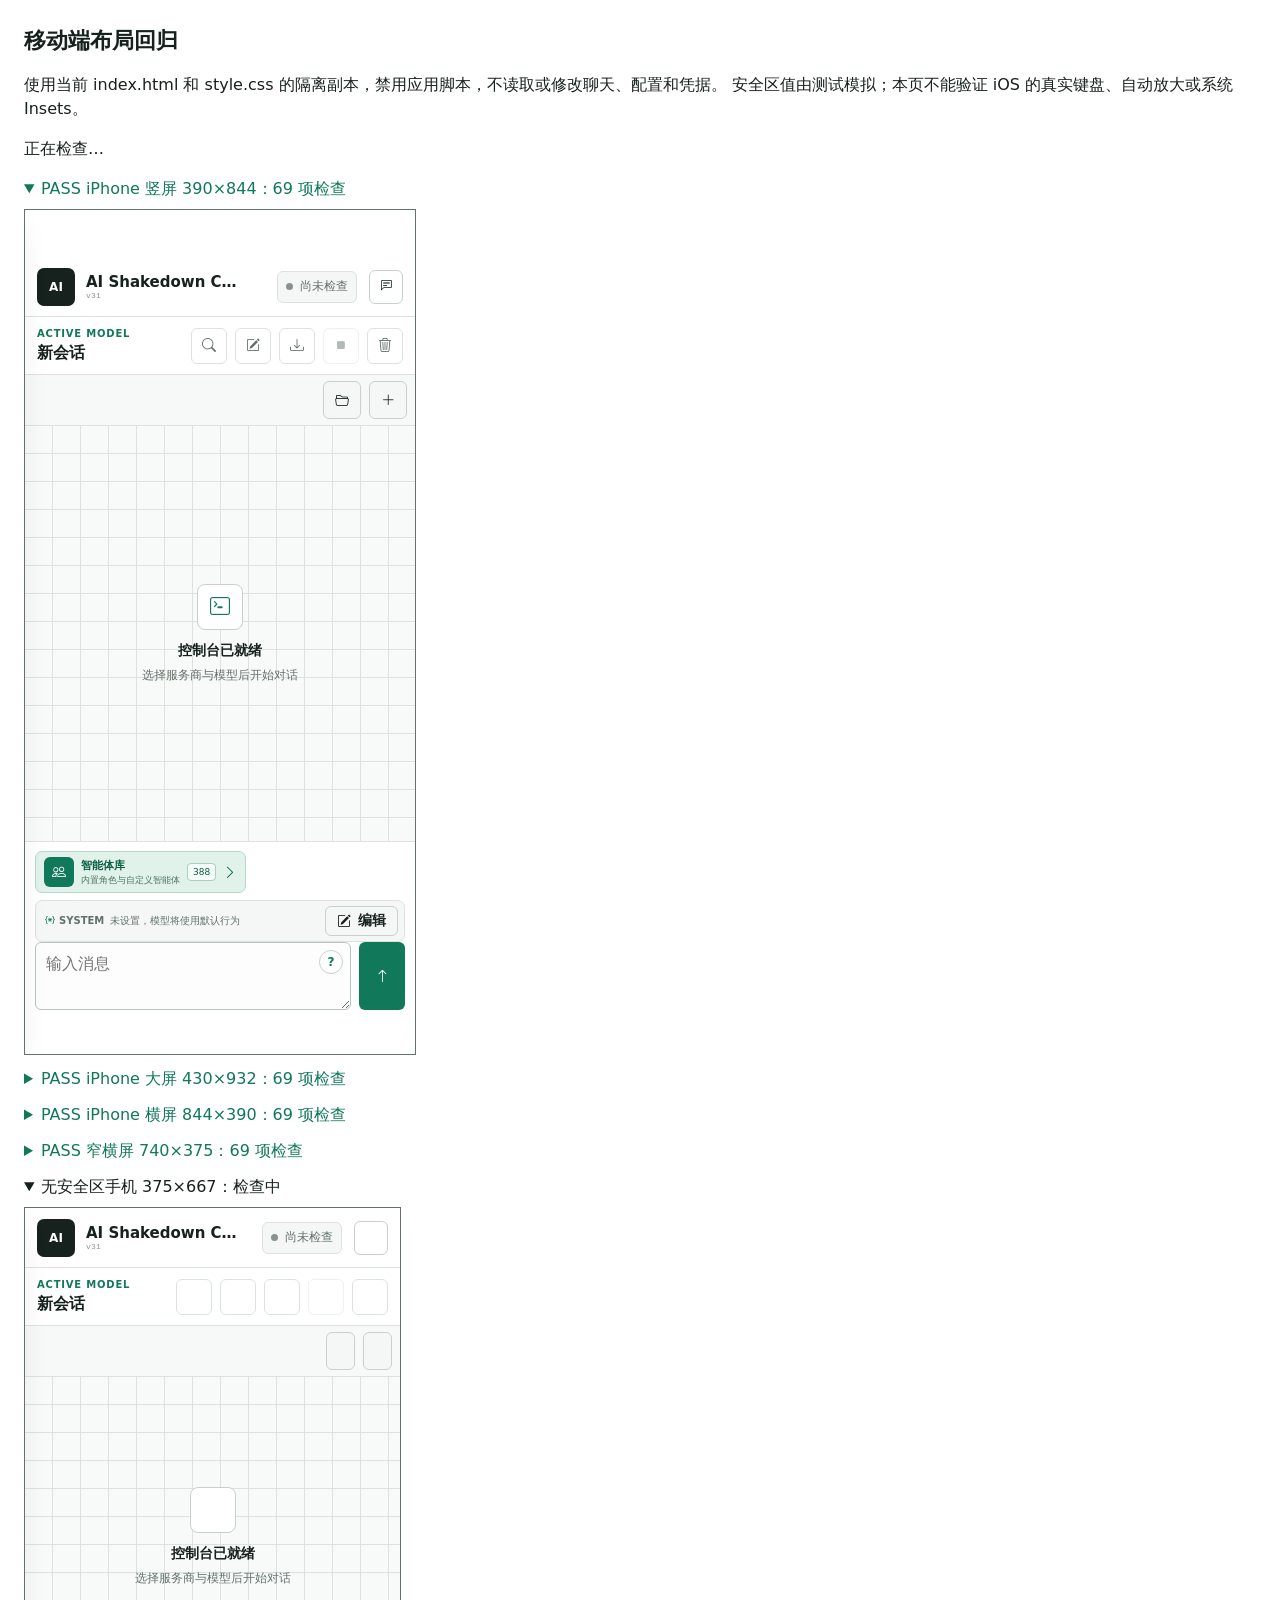
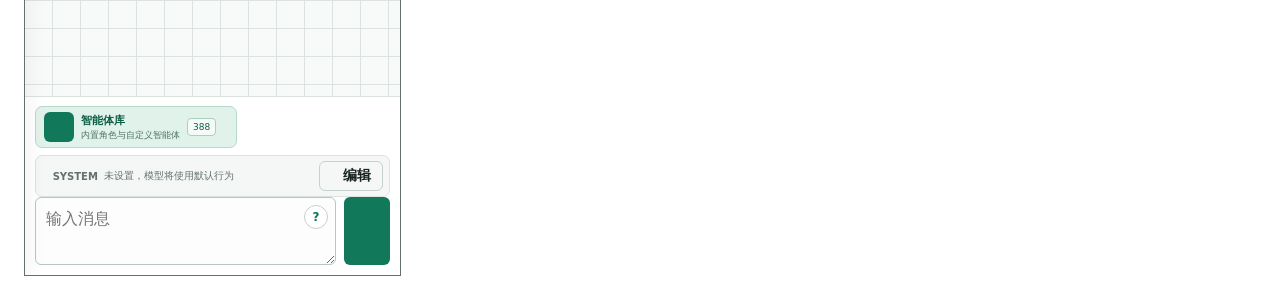
==== tests/mobile-layout.html @ 55c4baf9 "Release v31 Android and chat improvements" ====
<!doctype html>
<html lang="zh-CN">
<meta charset="utf-8">
<meta name="viewport" content="width=device-width, initial-scale=1">
<title>移动端布局回归</title>
<style>
    body { margin: 24px; font: 16px/1.5 system-ui, sans-serif; color: #17211d; }
    h1 { font-size: 22px; }
    details { margin: 12px 0; }
    summary { cursor: pointer; }
    .preview { overflow: auto; max-height: 960px; margin-top: 8px; }
    iframe { display: block; border: 1px solid #64716b; }
    .pass { color: #11795a; }
    .fail { color: #b83b3b; white-space: pre-wrap; }
</style>
<h1>移动端布局回归</h1>
<p>使用当前 index.html 和 style.css 的隔离副本，禁用应用脚本，不读取或修改聊天、配置和凭据。
    安全区值由测试模拟；本页不能验证 iOS 的真实键盘、自动放大或系统 Insets。</p>
<p id="status" role="status">正在检查…</p>
<div id="results"></div>
<script type="module">
    const cases = [
        { name: 'iPhone 竖屏', width: 390, height: 844, insets: [47, 0, 34, 0] },
        { name: 'iPhone 大屏', width: 430, height: 932, insets: [59, 0, 34, 0] },
        { name: 'iPhone 横屏', width: 844, height: 390, insets: [0, 47, 21, 47] },
        { name: '窄横屏', width: 740, height: 375, insets: [0, 44, 21, 44] },
        { name: '无安全区手机', width: 375, height: 667, insets: [0, 0, 0, 0] },
        { name: '窄 PWA 窗口', width: 630, height: 980, insets: [0, 0, 0, 0] },
        { name: '桌面', width: 1280, height: 900, insets: [0, 0, 0, 0] }
    ];
    const results = document.querySelector('#results');
    let passed = 0;
    let checks = 0;
    const assert = (condition, message) => {
        checks++;
        if (!condition) throw new Error(message);
    };
    const near = (actual, expected, label) => assert(Math.abs(actual - expected) < 1, `${label}: ${actual}，预期 ${expected}`);
    const settled = (win) => new Promise(resolve => win.requestAnimationFrame(() => win.requestAnimationFrame(resolve)));

    try {
        // A previous local PWA may still control this origin despite ?no-sw=1.
        // Use a fresh URL as well as no-store so its CacheStorage cannot mask changes.
        const sourceUrl = new URL('../index.html', location.href);
        sourceUrl.searchParams.set('layout-test', Date.now());
        const response = await fetch(sourceUrl, { cache: 'no-store' });
        if (!response.ok) throw new Error(`读取 index.html 失败：${response.status}`);
        const source = await response.text();
        for (const scenario of cases) {
            const details = document.createElement('details');
            details.open = true;
            const summary = document.createElement('summary');
            summary.textContent = `${scenario.name} ${scenario.width}×${scenario.height}：检查中`;
            const preview = document.createElement('div');
            preview.className = 'preview';
            const frame = document.createElement('iframe');
            frame.title = scenario.name;
            frame.width = scenario.width;
            frame.height = scenario.height;
            frame.setAttribute('sandbox', 'allow-same-origin');
            preview.append(frame);
            details.append(summary, preview);
            results.append(details);

            const fixture = new DOMParser().parseFromString(source, 'text/html');
            fixture.querySelectorAll('script, link[rel="manifest"]').forEach(node => node.remove());
            const base = fixture.createElement('base');
            base.href = new URL('../', location.href).href;
            fixture.head.prepend(base);
            for (const link of fixture.querySelectorAll('link[rel="stylesheet"]')) {
                const url = new URL(link.getAttribute('href'), base.href);
                url.searchParams.set('layout-test', sourceUrl.searchParams.get('layout-test'));
                link.href = url.href;
            }
            const stable = fixture.createElement('style');
            stable.textContent = '*, *::before, *::after { transition: none !important; animation: none !important; }';
            fixture.head.append(stable);
            ['top', 'right', 'bottom', 'left'].forEach((side, index) => {
                fixture.documentElement.style.setProperty(`--safe-area-${side}`, `${scenario.insets[index]}px`);
            });
            fixture.body.classList.add('chat-focused');
            const loaded = new Promise(resolve => frame.addEventListener('load', resolve, { once: true }));
            frame.srcdoc = `<!doctype html>${fixture.documentElement.outerHTML}`;
            await loaded;
            const win = frame.contentWindow;
            const doc = frame.contentDocument;
            await doc.fonts.ready;
            await settled(win);
            const rect = selector => doc.querySelector(selector).getBoundingClientRect();
            const [top, right, bottom, left] = scenario.insets;
            const insideSafeArea = (box, label) => {
                assert(box.top >= top - 1 && box.bottom <= scenario.height - bottom + 1, `${label} 进入上下安全区：${box.top}…${box.bottom}`);
                assert(box.left >= left - 1 && box.right <= scenario.width - right + 1, `${label} 进入左右安全区：${box.left}…${box.right}`);
            };
            try {
                const startChecks = checks;
                assert(doc.documentElement.scrollWidth <= scenario.width, '页面横向溢出');
                insideSafeArea(rect('.brand-block'), '标题');
                insideSafeArea(rect('.header-actions'), '顶部操作');
                assert(rect('.brand-block').right <= rect('.header-actions').left, '标题与顶部操作重叠');
                near(rect('.workspace').bottom, scenario.height, '工作区底部');
                near(rect('.composer').bottom, scenario.height, '输入区底部');
                const inputBottom = scenario.height - bottom - (scenario.width <= 780 ? 10 : 14);
                near(rect('#message-input').bottom, inputBottom, '输入框与底部安全区间距');
                insideSafeArea(rect('#send-button'), '发送按钮');
                for (const control of doc.querySelectorAll('input:not([type="checkbox"]):not([type="file"]):not([type="hidden"]), select, textarea')) {
                    const size = Number.parseFloat(win.getComputedStyle(control).fontSize);
                    if (scenario.width <= 1024 || win.matchMedia('(any-pointer: coarse)').matches) {
                        assert(size >= 16, `${control.id || control.tagName} 字号只有 ${size}px`);
                    }
                }
                if (scenario.width > 1024 && !win.matchMedia('(any-pointer: coarse)').matches) {
                    near(Number.parseFloat(win.getComputedStyle(doc.querySelector('#message-input')).fontSize), 14, '桌面聊天字号');
                    near(Number.parseFloat(win.getComputedStyle(doc.querySelector('#system-prompt')).fontSize), 12, '桌面 System 字号');
                }
                for (const selector of ['.conversation-search', '.message-selection-bar']) {
                    doc.querySelector(selector).hidden = false;
                    near(rect('.composer').bottom, scenario.height, `${selector} 显示后输入区仍贴底`);
                }
                assert(rect('.chat-window').bottom <= rect('.composer').top + 1, '消息区与输入区重叠');
                doc.querySelectorAll('.conversation-search, .message-selection-bar').forEach(bar => { bar.hidden = true; });

                doc.body.classList.remove('chat-focused');
                doc.querySelector('.workspace-sidebar').classList.add('is-open');
                insideSafeArea(rect('.settings-panel'), '设置侧栏');
                doc.body.classList.add('conversation-sidebar-enabled', 'sidebar-conversations');
                insideSafeArea(rect('.workspace-sidebar-switcher'), '侧栏切换');
                insideSafeArea(rect('.conversation-sidebar-actions'), '对话侧栏底部按钮');
                doc.body.classList.remove('conversation-sidebar-enabled', 'sidebar-conversations');
                doc.querySelector('.workspace-sidebar').classList.remove('is-open');
                doc.body.classList.add('chat-focused');

                for (const backdrop of doc.querySelectorAll('.modal-backdrop')) {
                    backdrop.hidden = false;
                    const dialog = backdrop.querySelector('[role="dialog"]');
                    insideSafeArea(dialog.getBoundingClientRect(), backdrop.id);
                    for (const footer of dialog.querySelectorAll('.help-footer, .agent-library-footer')) {
                        insideSafeArea(footer.getBoundingClientRect(), `${backdrop.id} 底部操作`);
                    }
                    backdrop.hidden = true;
                }
                const toast = doc.createElement('div');
                toast.className = 'toast';
                toast.textContent = '安全区回归测试';
                doc.querySelector('.toast-region').append(toast);
                insideSafeArea(toast.getBoundingClientRect(), '提示消息');
                toast.remove();
                summary.textContent = `PASS ${scenario.name} ${scenario.width}×${scenario.height}：${checks - startChecks} 项检查`;
                summary.className = 'pass';
                passed++;
                details.open = passed === 1;
            } catch (error) {
                summary.textContent = `FAIL ${scenario.name}：${error.message}`;
                summary.className = 'fail';
                details.open = true;
            }
        }
        const status = document.querySelector('#status');
        status.textContent = `${passed === cases.length ? 'PASS' : 'FAIL'} ${passed}/${cases.length} 个布局场景，${checks} 项检查。iPhone 真机验证仍需单独执行。`;
        status.className = passed === cases.length ? 'pass' : 'fail';
    } catch (error) {
        document.querySelector('#status').textContent = `FAIL ${error.message}`;
    }
</script>
</html>
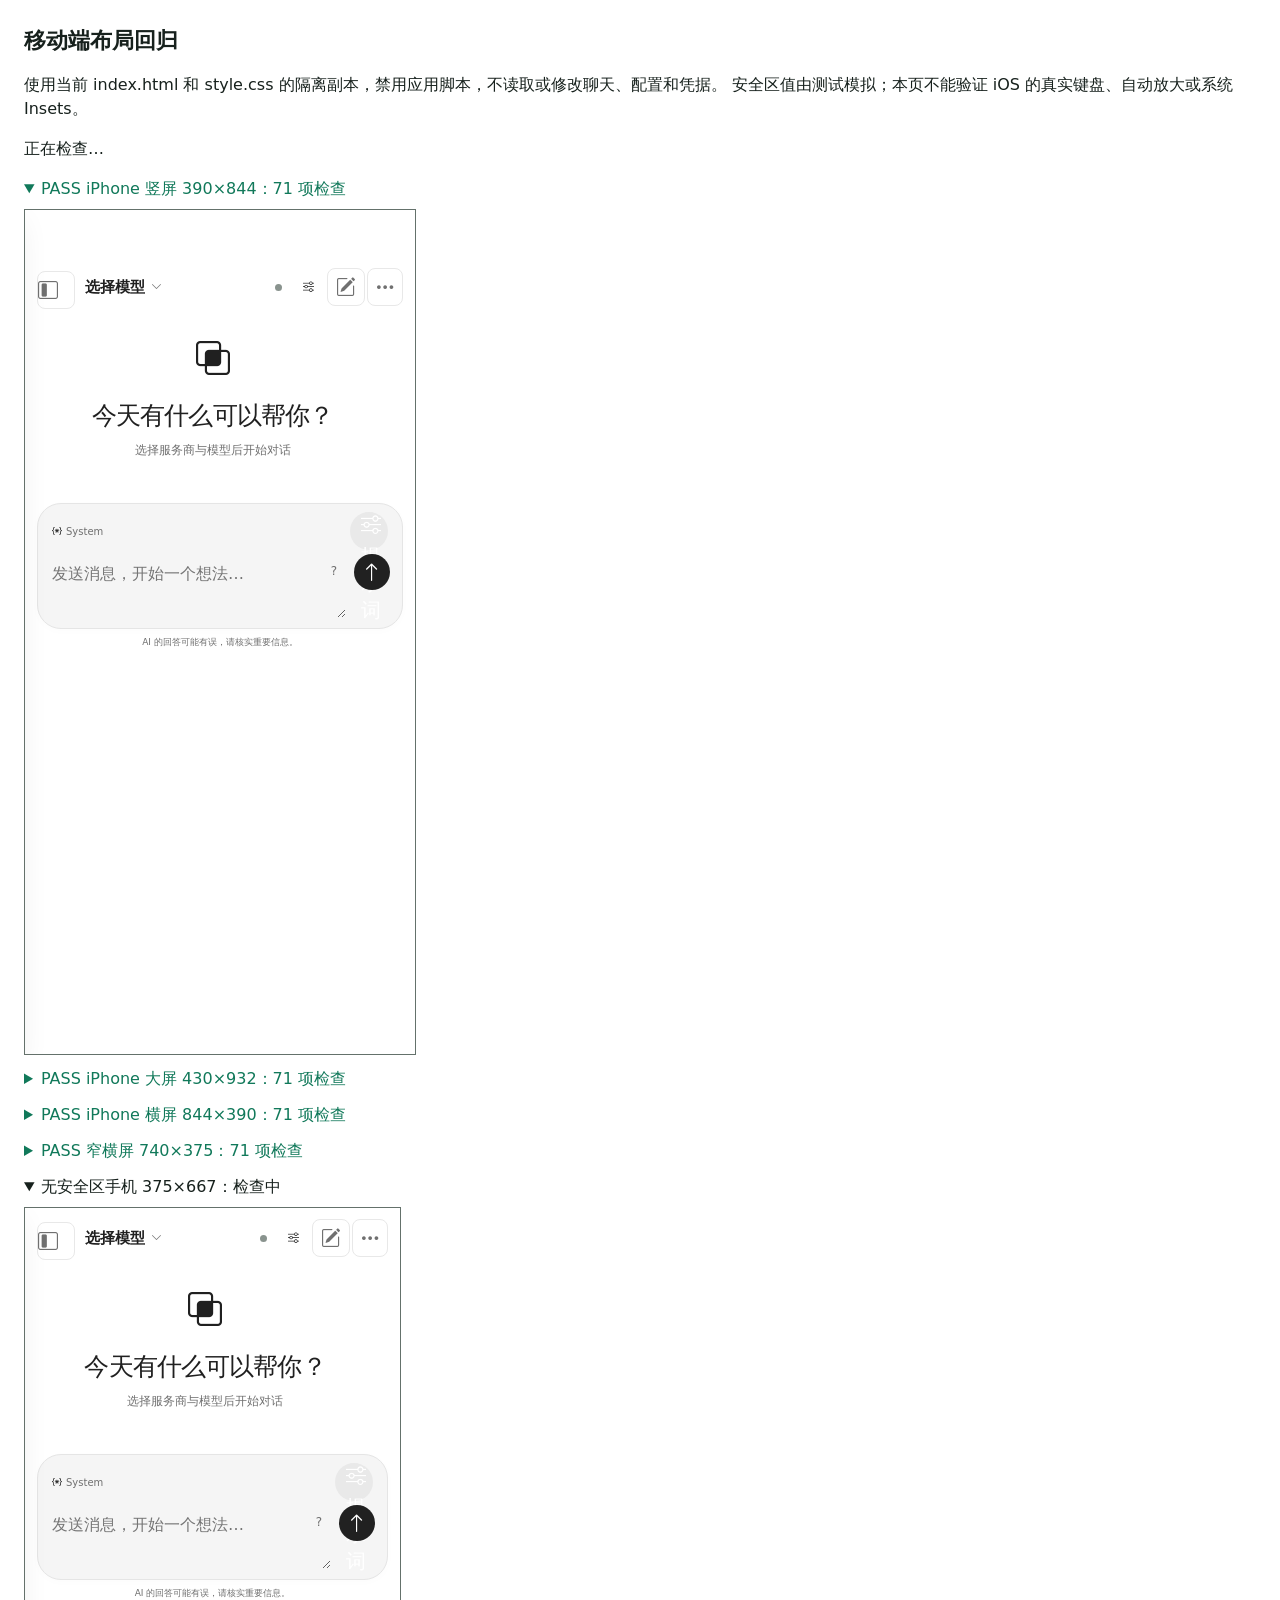
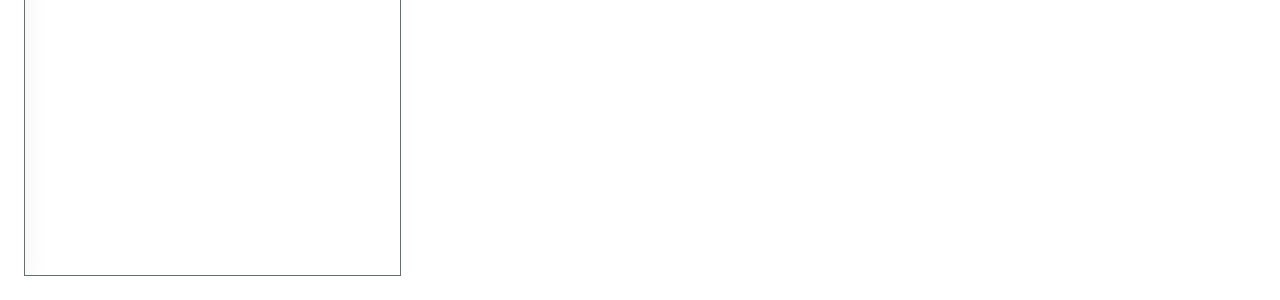
==== commit 16528c7f: "Build v32 conversation-first UI" ====
--- a/tests/mobile-layout.html
+++ b/tests/mobile-layout.html
@@ -95,13 +95,13 @@
             try {
                 const startChecks = checks;
                 assert(doc.documentElement.scrollWidth <= scenario.width, '页面横向溢出');
-                insideSafeArea(rect('.brand-block'), '标题');
+                insideSafeArea(rect('.model-picker-button'), '模型入口');
                 insideSafeArea(rect('.header-actions'), '顶部操作');
-                assert(rect('.brand-block').right <= rect('.header-actions').left, '标题与顶部操作重叠');
+                assert(rect('.model-picker-button').right <= rect('.header-actions').left + 1, '模型入口与顶部操作重叠');
                 near(rect('.workspace').bottom, scenario.height, '工作区底部');
                 near(rect('.composer').bottom, scenario.height, '输入区底部');
-                const inputBottom = scenario.height - bottom - (scenario.width <= 780 ? 10 : 14);
-                near(rect('#message-input').bottom, inputBottom, '输入框与底部安全区间距');
+                insideSafeArea(rect('.composer-surface'), '圆角输入区');
+                assert(rect('#message-input').bottom <= rect('.composer-surface').bottom, '输入框超出圆角容器');
                 insideSafeArea(rect('#send-button'), '发送按钮');
                 for (const control of doc.querySelectorAll('input:not([type="checkbox"]):not([type="file"]):not([type="hidden"]), select, textarea')) {
                     const size = Number.parseFloat(win.getComputedStyle(control).fontSize);
@@ -110,7 +110,7 @@
                     }
                 }
                 if (scenario.width > 1024 && !win.matchMedia('(any-pointer: coarse)').matches) {
-                    near(Number.parseFloat(win.getComputedStyle(doc.querySelector('#message-input')).fontSize), 14, '桌面聊天字号');
+                    near(Number.parseFloat(win.getComputedStyle(doc.querySelector('#message-input')).fontSize), 16, '桌面聊天字号');
                     near(Number.parseFloat(win.getComputedStyle(doc.querySelector('#system-prompt')).fontSize), 12, '桌面 System 字号');
                 }
                 for (const selector of ['.conversation-search', '.message-selection-bar']) {
@@ -120,13 +120,15 @@
                 assert(rect('.chat-window').bottom <= rect('.composer').top + 1, '消息区与输入区重叠');
                 doc.querySelectorAll('.conversation-search, .message-selection-bar').forEach(bar => { bar.hidden = true; });
 
-                doc.body.classList.remove('chat-focused');
+                doc.body.classList.remove('chat-focused', 'sidebar-conversations');
+                doc.body.classList.add('sidebar-settings');
                 doc.querySelector('.workspace-sidebar').classList.add('is-open');
                 insideSafeArea(rect('.settings-panel'), '设置侧栏');
+                doc.body.classList.remove('sidebar-settings');
                 doc.body.classList.add('conversation-sidebar-enabled', 'sidebar-conversations');
                 insideSafeArea(rect('.workspace-sidebar-switcher'), '侧栏切换');
                 insideSafeArea(rect('.conversation-sidebar-actions'), '对话侧栏底部按钮');
-                doc.body.classList.remove('conversation-sidebar-enabled', 'sidebar-conversations');
+                doc.body.classList.remove('sidebar-settings');
                 doc.querySelector('.workspace-sidebar').classList.remove('is-open');
                 doc.body.classList.add('chat-focused');
 
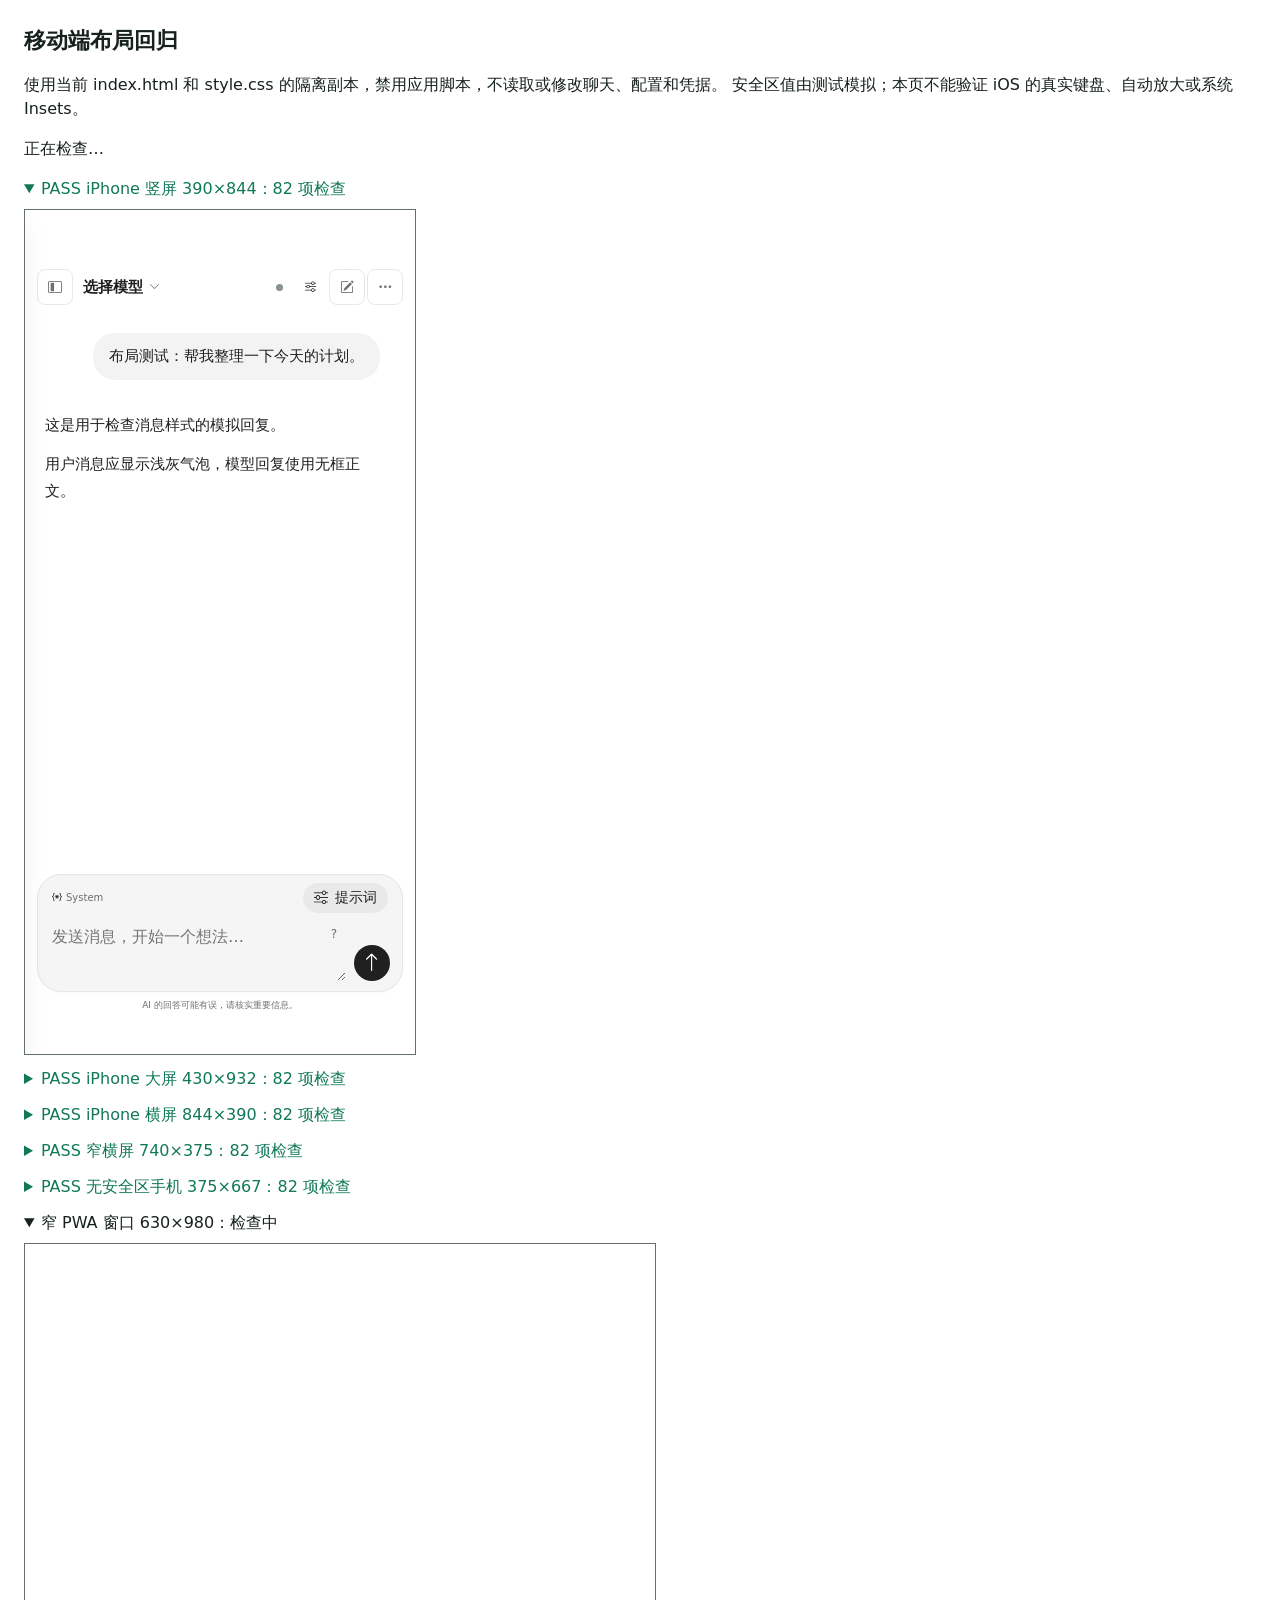
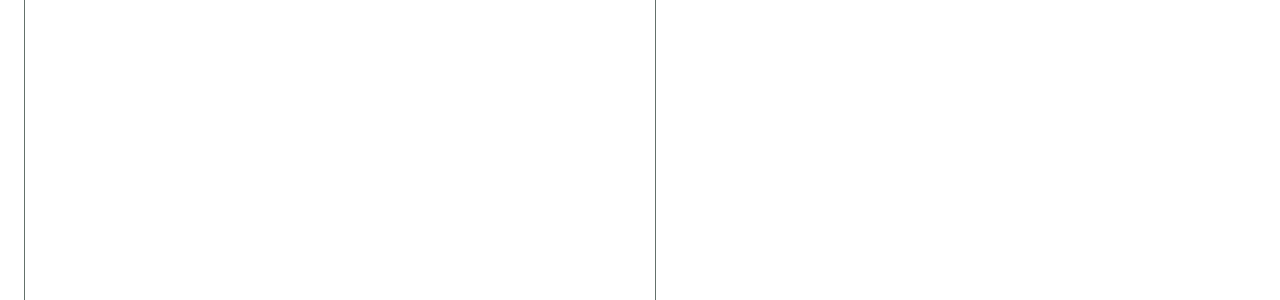
==== commit a4665f2b: "Fix v32 chat layout and shared button styles" ====
--- a/tests/mobile-layout.html
+++ b/tests/mobile-layout.html
@@ -79,6 +79,10 @@
                 fixture.documentElement.style.setProperty(`--safe-area-${side}`, `${scenario.insets[index]}px`);
             });
             fixture.body.classList.add('chat-focused');
+            // Synthetic messages exercise real message selectors without a model call.
+            fixture.querySelector('#chat-window').innerHTML = `
+                <div class="message-row user"><div class="message-avatar">你</div><div class="message-main"><div class="message-content">布局测试：帮我整理一下今天的计划。</div></div></div>
+                <div class="message-row assistant"><div class="message-avatar">AI</div><div class="message-main"><div class="message-content markdown-content"><p>这是用于检查消息样式的模拟回复。</p><p>用户消息应显示浅灰气泡，模型回复使用无框正文。</p></div></div></div>`;
             const loaded = new Promise(resolve => frame.addEventListener('load', resolve, { once: true }));
             frame.srcdoc = `<!doctype html>${fixture.documentElement.outerHTML}`;
             await loaded;
@@ -103,6 +107,16 @@
                 insideSafeArea(rect('.composer-surface'), '圆角输入区');
                 assert(rect('#message-input').bottom <= rect('.composer-surface').bottom, '输入框超出圆角容器');
                 insideSafeArea(rect('#send-button'), '发送按钮');
+                assert(rect('.composer').bottom - rect('.composer-surface').bottom <= bottom + 60, '输入容器没有贴近底部');
+                near(rect('#send-button').width, rect('#send-button').height, '发送按钮应为正圆');
+                const promptButton = doc.querySelector('#system-prompt-edit');
+                assert(promptButton.scrollWidth <= promptButton.clientWidth + 1, '提示词按钮文字溢出');
+                const userStyle = win.getComputedStyle(doc.querySelector('.message-row.user .message-content'));
+                assert(userStyle.backgroundColor === 'rgb(243, 243, 243)', '用户消息缺少浅灰气泡');
+                assert(parseFloat(userStyle.borderRadius) >= 20, '用户气泡圆角丢失');
+                const replyStyle = win.getComputedStyle(doc.querySelector('.message-row.assistant .message-content'));
+                near(parseFloat(replyStyle.borderTopWidth), 0, '模型回复不应有边框');
+                assert(win.getComputedStyle(doc.querySelector('.message-row.assistant .message-avatar')).display === 'none', '模型头像应隐藏');
                 for (const control of doc.querySelectorAll('input:not([type="checkbox"]):not([type="file"]):not([type="hidden"]), select, textarea')) {
                     const size = Number.parseFloat(win.getComputedStyle(control).fontSize);
                     if (scenario.width <= 1024 || win.matchMedia('(any-pointer: coarse)').matches) {
@@ -136,6 +150,14 @@
                     backdrop.hidden = false;
                     const dialog = backdrop.querySelector('[role="dialog"]');
                     insideSafeArea(dialog.getBoundingClientRect(), backdrop.id);
+                    if (backdrop.id === 'system-prompt-modal') {
+                        for (const id of ['system-prompt-save', 'system-prompt-cancel']) {
+                            const button = doc.getElementById(id);
+                            assert(button.scrollWidth <= button.clientWidth + 1, `${id} 按钮文字溢出`);
+                            const style = win.getComputedStyle(button);
+                            assert(style.color !== style.backgroundColor, `${id} 按钮文字不可读`);
+                        }
+                    }
                     for (const footer of dialog.querySelectorAll('.help-footer, .agent-library-footer')) {
                         insideSafeArea(footer.getBoundingClientRect(), `${backdrop.id} 底部操作`);
                     }
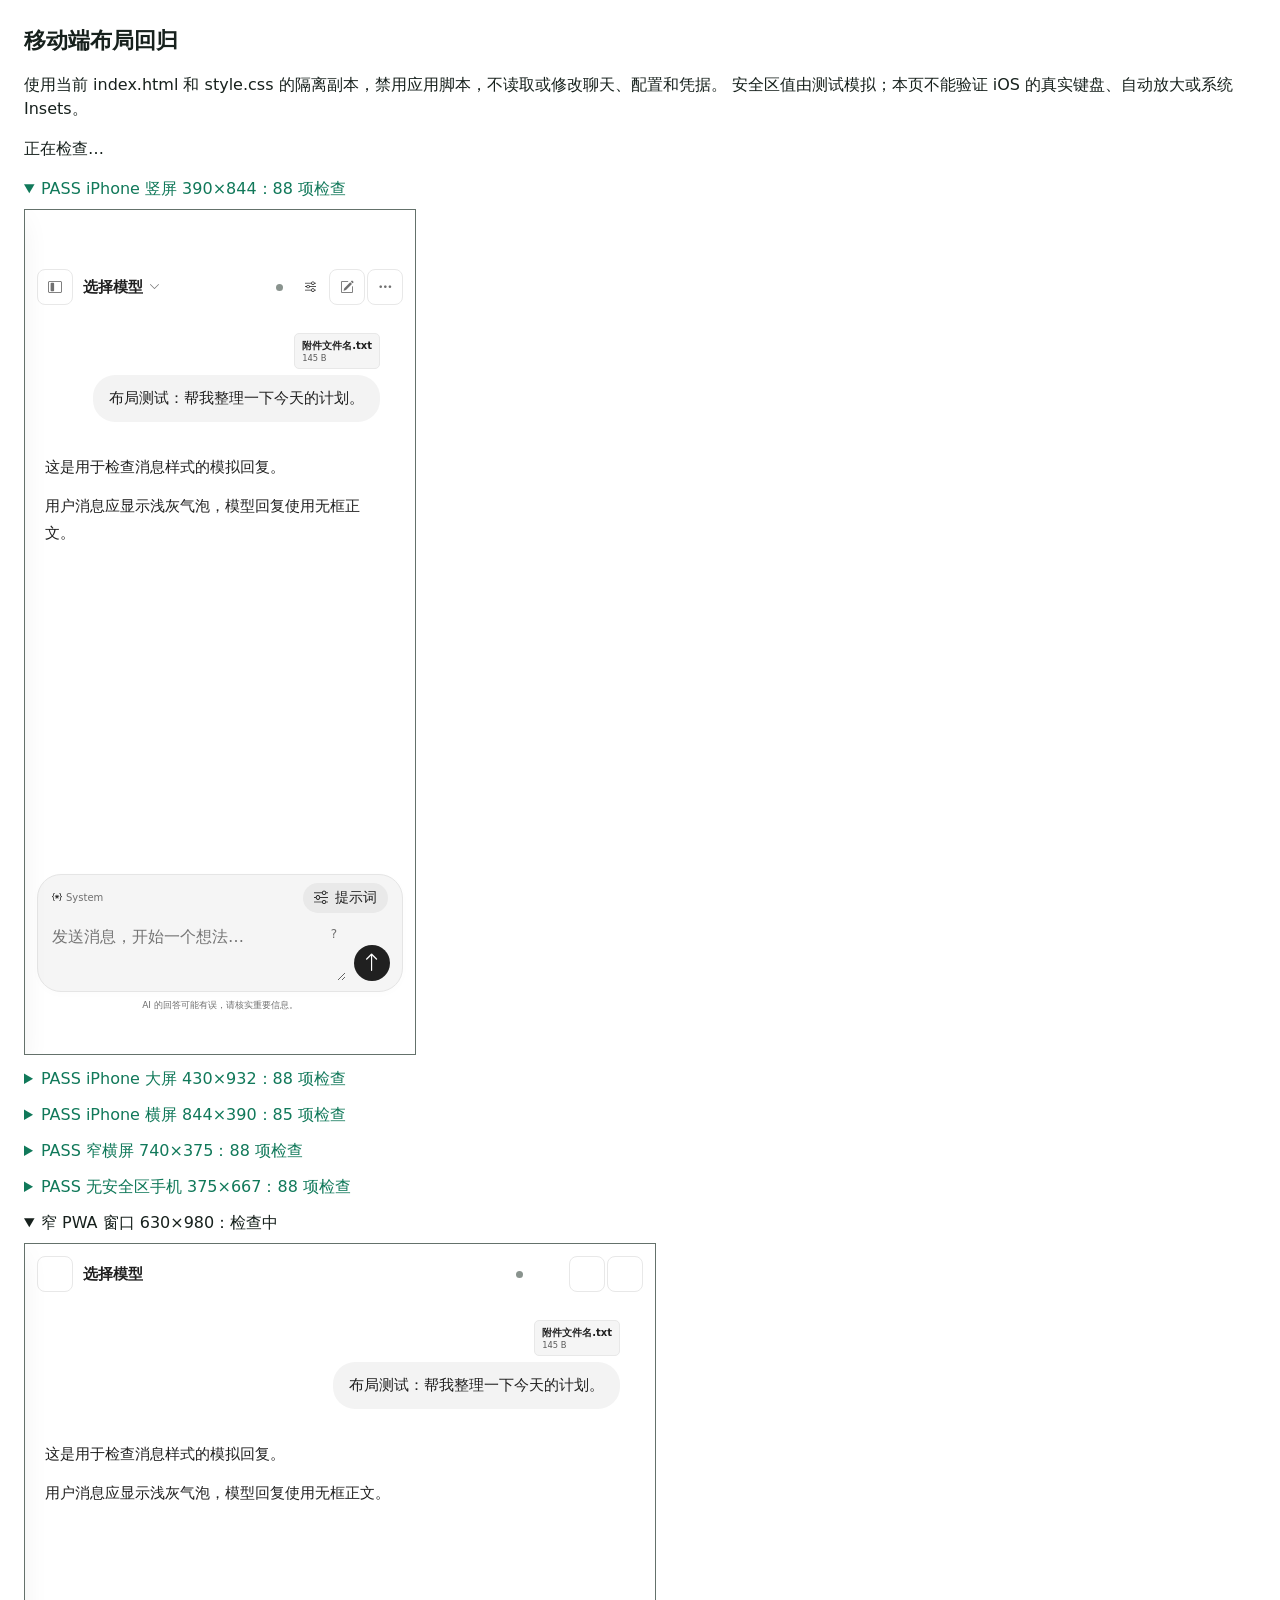
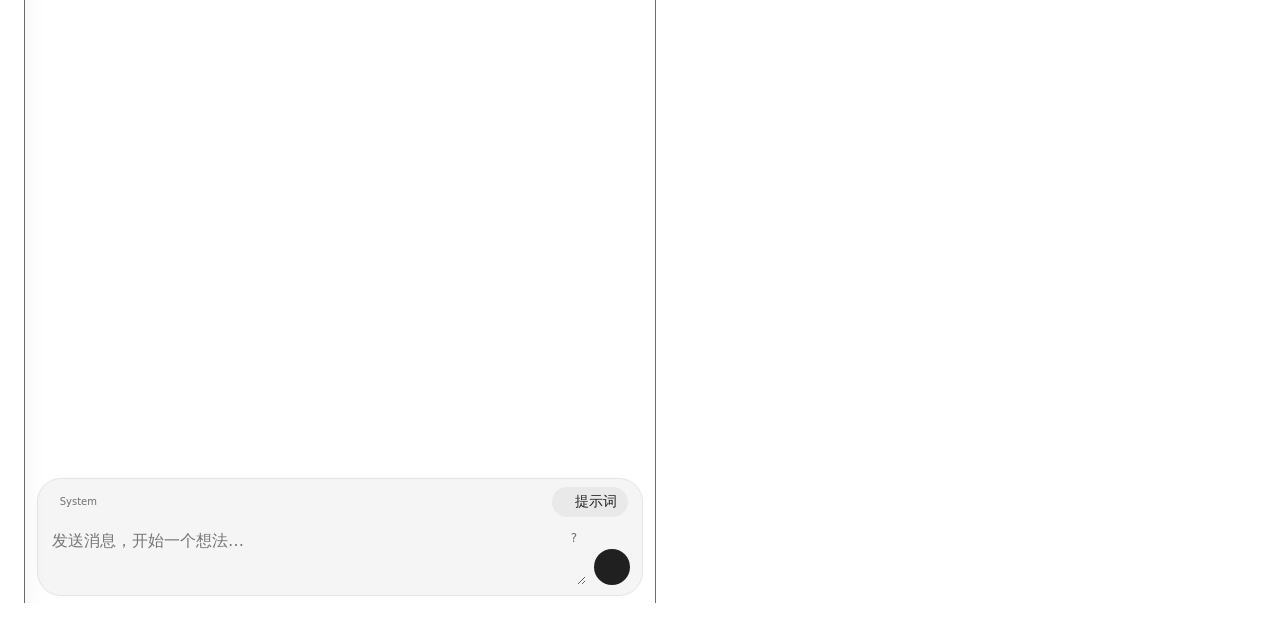
==== commit 15397059: "Fix attachment contrast and mobile agent library layout" ====
--- a/tests/mobile-layout.html
+++ b/tests/mobile-layout.html
@@ -81,7 +81,7 @@
             fixture.body.classList.add('chat-focused');
             // Synthetic messages exercise real message selectors without a model call.
             fixture.querySelector('#chat-window').innerHTML = `
-                <div class="message-row user"><div class="message-avatar">你</div><div class="message-main"><div class="message-content">布局测试：帮我整理一下今天的计划。</div></div></div>
+                <div class="message-row user"><div class="message-avatar">你</div><div class="message-main"><div class="message-attachments"><div class="message-attachment"><span class="message-attachment-copy"><strong>附件文件名.txt</strong><small>145 B</small></span></div></div><div class="message-content">布局测试：帮我整理一下今天的计划。</div></div></div>
                 <div class="message-row assistant"><div class="message-avatar">AI</div><div class="message-main"><div class="message-content markdown-content"><p>这是用于检查消息样式的模拟回复。</p><p>用户消息应显示浅灰气泡，模型回复使用无框正文。</p></div></div></div>`;
             const loaded = new Promise(resolve => frame.addEventListener('load', resolve, { once: true }));
             frame.srcdoc = `<!doctype html>${fixture.documentElement.outerHTML}`;
@@ -111,6 +111,9 @@
                 near(rect('#send-button').width, rect('#send-button').height, '发送按钮应为正圆');
                 const promptButton = doc.querySelector('#system-prompt-edit');
                 assert(promptButton.scrollWidth <= promptButton.clientWidth + 1, '提示词按钮文字溢出');
+                const cardStyle = win.getComputedStyle(doc.querySelector('.message-attachment'));
+                assert(cardStyle.color === 'rgb(32, 32, 32)', '附件文字应为深色');
+                assert(cardStyle.backgroundColor === 'rgb(245, 245, 245)', '附件背景应为浅灰色');
                 const userStyle = win.getComputedStyle(doc.querySelector('.message-row.user .message-content'));
                 assert(userStyle.backgroundColor === 'rgb(243, 243, 243)', '用户消息缺少浅灰气泡');
                 assert(parseFloat(userStyle.borderRadius) >= 20, '用户气泡圆角丢失');
@@ -156,6 +159,24 @@
                             assert(button.scrollWidth <= button.clientWidth + 1, `${id} 按钮文字溢出`);
                             const style = win.getComputedStyle(button);
                             assert(style.color !== style.backgroundColor, `${id} 按钮文字不可读`);
+                        }
+                    }
+                    if (backdrop.id === 'agent-library-modal') {
+                        const list = doc.querySelector('#agent-list');
+                        list.innerHTML = '<button class="agent-list-item" type="button">布局测试角色</button>';
+                        const listBox = rect('#agent-list');
+                        const detailBox = rect('#agent-detail');
+                        if (scenario.width <= 780) {
+                            near(listBox.left, detailBox.left, '手机列表与详情应在同一列');
+                            near(listBox.width, detailBox.width, '手机列表与详情应同宽');
+                            assert(detailBox.top >= listBox.bottom - 1, '手机详情应位于列表下方');
+                            doc.querySelector('#agent-detail-empty').hidden = true;
+                            doc.querySelector('#custom-agent-editor').hidden = false;
+                            assert(rect('#custom-agent-name').width >= detailBox.width - 30, '手机自定义编辑区应占满单栏');
+                            doc.querySelector('#custom-agent-editor').hidden = true;
+                            doc.querySelector('#agent-detail-empty').hidden = false;
+                        } else {
+                            assert(detailBox.left >= listBox.right - 1, '桌面智能体库应保留双栏');
                         }
                     }
                     for (const footer of dialog.querySelectorAll('.help-footer, .agent-library-footer')) {
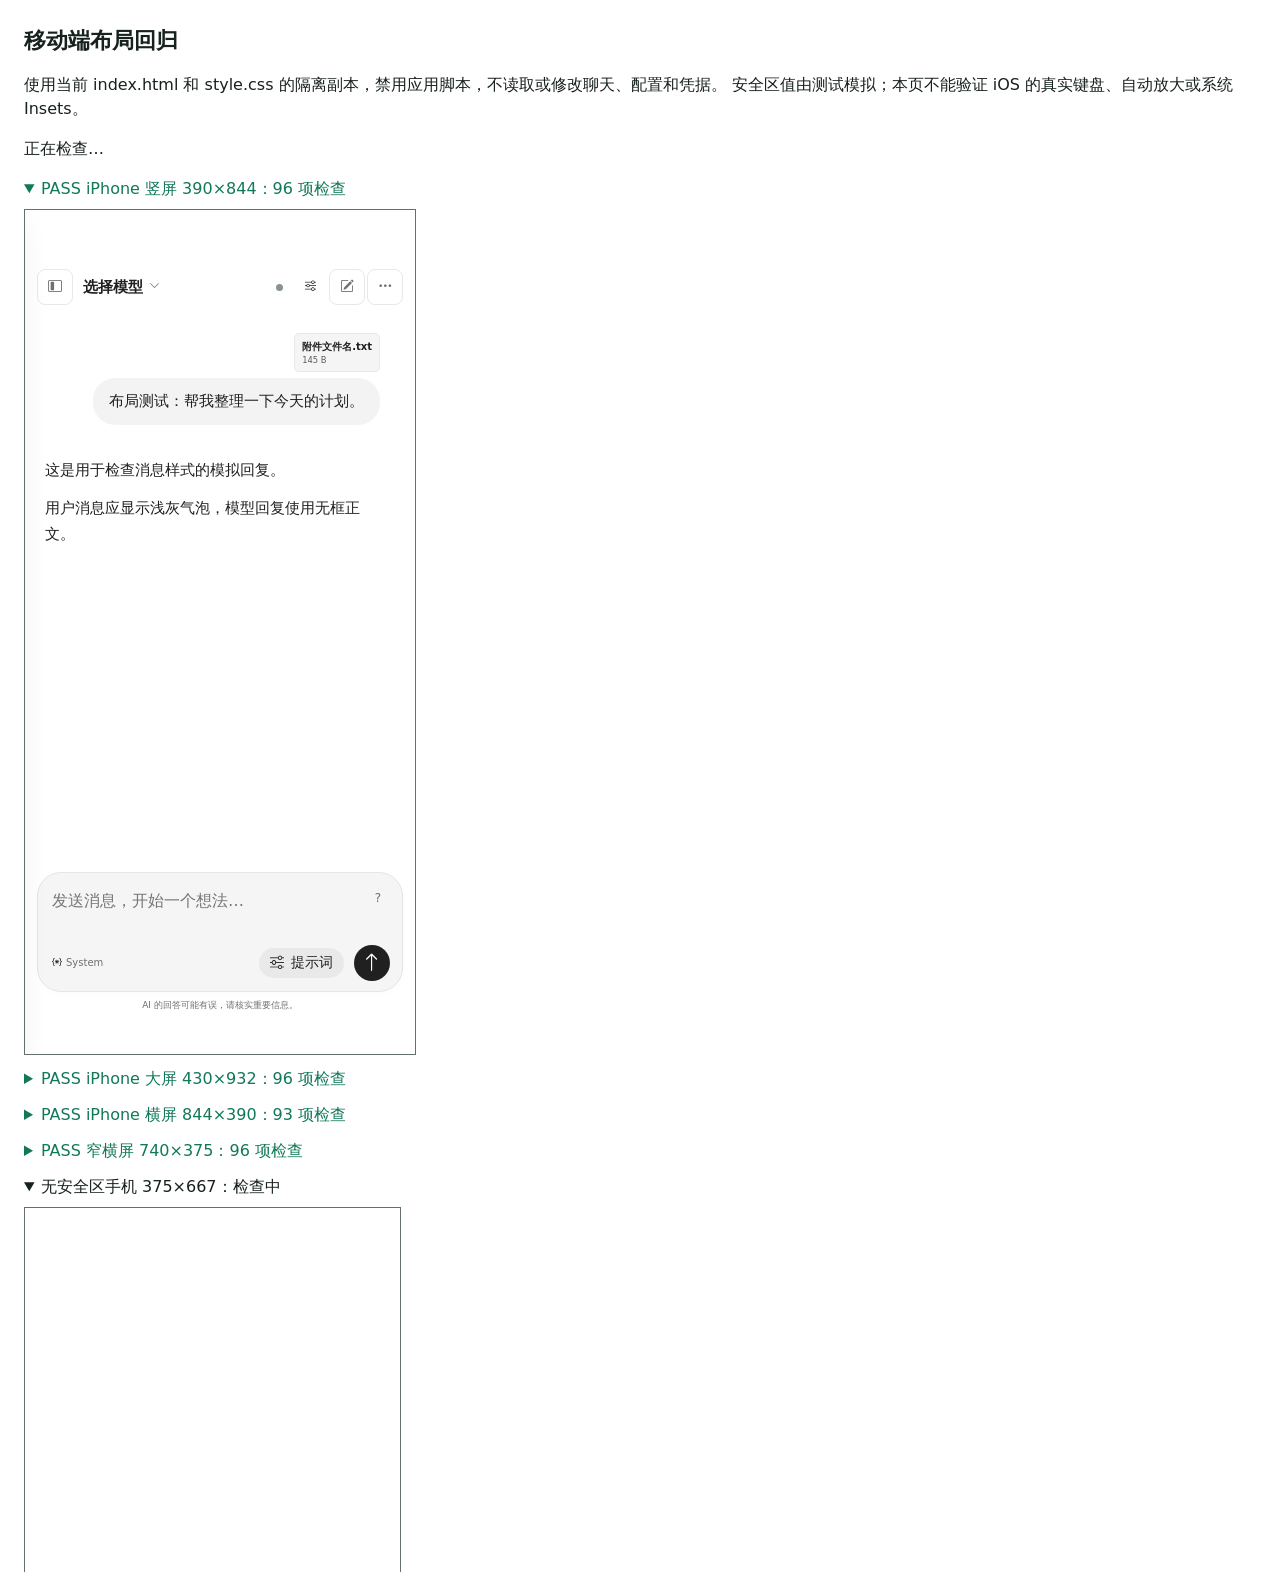
==== commit 2054417d: "Fix update recovery, preserve legacy Android data and refine v33 typography" ====
--- a/tests/mobile-layout.html
+++ b/tests/mobile-layout.html
@@ -109,6 +109,24 @@
                 insideSafeArea(rect('#send-button'), '发送按钮');
                 assert(rect('.composer').bottom - rect('.composer-surface').bottom <= bottom + 60, '输入容器没有贴近底部');
                 near(rect('#send-button').width, rect('#send-button').height, '发送按钮应为正圆');
+                const attachmentStrip = doc.querySelector('#attachment-preview-list');
+                const attachButton = doc.querySelector('#attachment-button');
+                attachButton.hidden = false;
+                attachmentStrip.hidden = false;
+                const card = '<div class="attachment-preview-item"><i></i><span class="attachment-preview-copy"><strong>这是一个很长的附件文件名-EVA42-bmi.txt</strong><small>12 KB</small></span><button type="button">×</button></div>';
+                attachmentStrip.innerHTML = card;
+                await settled(win);
+                const oneCardHeight = attachmentStrip.getBoundingClientRect().height;
+                attachmentStrip.innerHTML = card.repeat(6);
+                await settled(win);
+                near(attachmentStrip.getBoundingClientRect().height, oneCardHeight, '六个附件不能变成多行顶走输入框');
+                near(rect('#message-input').left, rect('#attachment-preview-list').left, '有附件时文本区左对齐');
+                near(rect('#message-input').right, rect('#attachment-preview-list').right, '文本区保持全宽');
+                assert(rect('#message-input').top >= rect('#attachment-preview-list').bottom - 1, '附件与文字区重叠');
+                assert(rect('.composer-action-row').top >= rect('#message-input').bottom - 1, '操作栏挤入文字区');
+                insideSafeArea(rect('#send-button'), '六附件发送按钮');
+                assert(doc.documentElement.scrollWidth <= scenario.width, '六附件导致页面横向溢出');
+                attachmentStrip.replaceChildren(); attachmentStrip.hidden = true; attachButton.hidden = true;
                 const promptButton = doc.querySelector('#system-prompt-edit');
                 assert(promptButton.scrollWidth <= promptButton.clientWidth + 1, '提示词按钮文字溢出');
                 const cardStyle = win.getComputedStyle(doc.querySelector('.message-attachment'));
